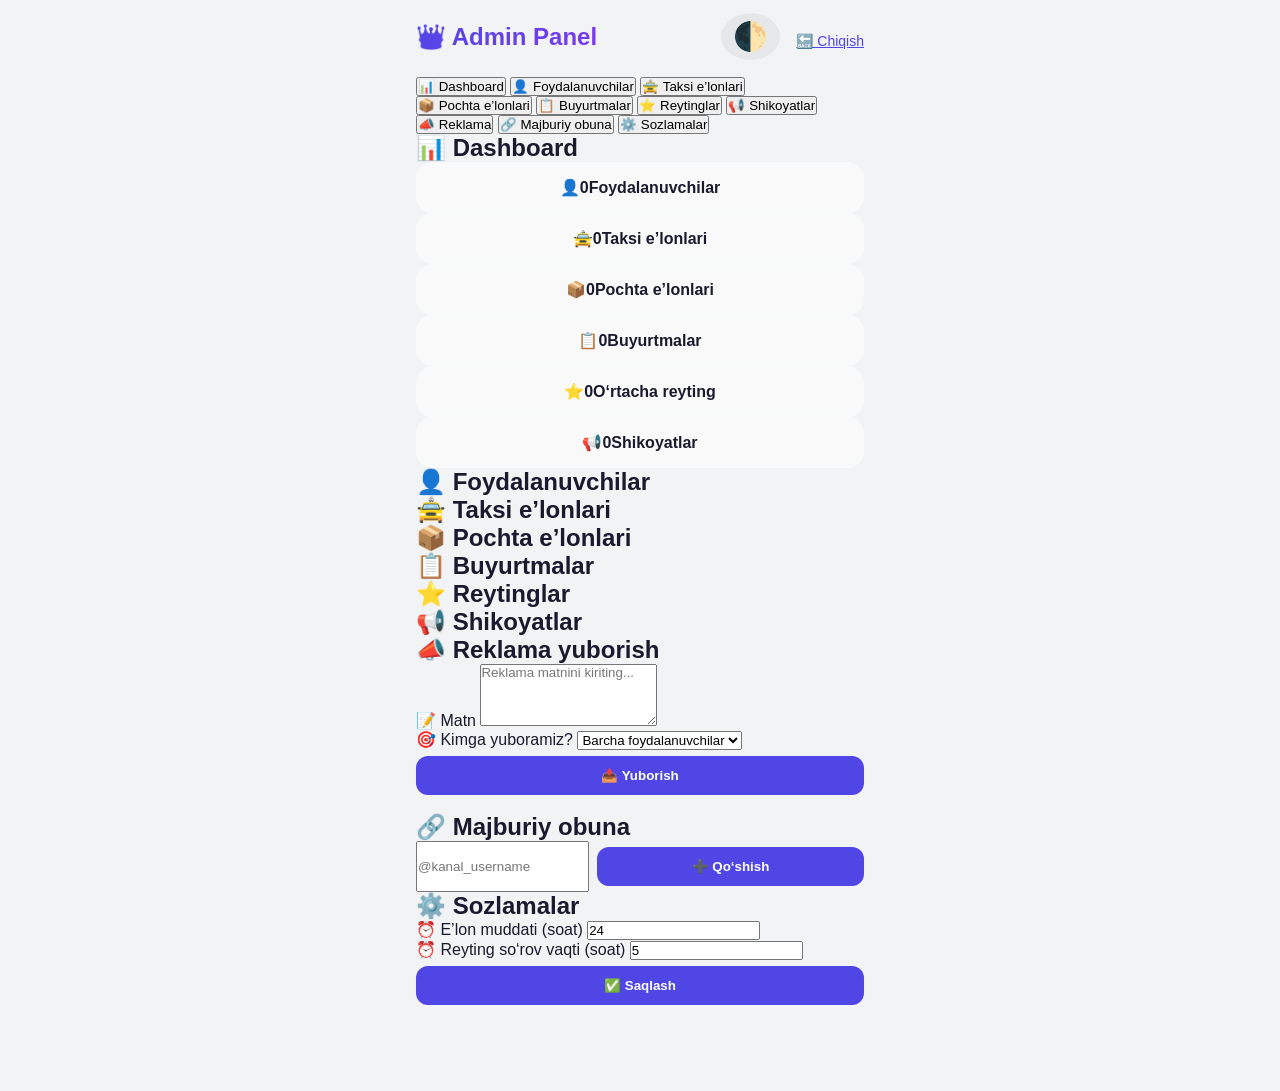
==== static/admin.html @ 8a19664c "Add initial admin panel HTML structure" ====
<!DOCTYPE html>
<html lang="uz">
<head>
    <meta charset="UTF-8">
    <meta name="viewport" content="width=device-width, initial-scale=1.0, maximum-scale=1.0, user-scalable=no">
    <title>Admin Panel</title>
    <link rel="stylesheet" href="/static/style.css">
    <script src="https://telegram.org/js/telegram-web-app.js"></script>
</head>
<body>
    <div id="app">
        <!-- HEADER -->
        <div id="header">
            <h1>👑 Admin Panel</h1>
            <div>
                <span id="theme-toggle">🌓</span>
                <a href="/webapp" style="margin-left:12px; font-size:14px; color:#4f46e5;">🔙 Chiqish</a>
            </div>
        </div>

        <!-- ADMIN MENU -->
        <div id="admin-menu">
            <button class="admin-menu-btn active" data-section="dashboard">📊 Dashboard</button>
            <button class="admin-menu-btn" data-section="users">👤 Foydalanuvchilar</button>
            <button class="admin-menu-btn" data-section="taxi_ads">🚖 Taksi e’lonlari</button>
            <button class="admin-menu-btn" data-section="parcel_ads">📦 Pochta e’lonlari</button>
            <button class="admin-menu-btn" data-section="orders">📋 Buyurtmalar</button>
            <button class="admin-menu-btn" data-section="ratings">⭐ Reytinglar</button>
            <button class="admin-menu-btn" data-section="complaints">📢 Shikoyatlar</button>
            <button class="admin-menu-btn" data-section="broadcast">📣 Reklama</button>
            <button class="admin-menu-btn" data-section="channels">🔗 Majburiy obuna</button>
            <button class="admin-menu-btn" data-section="settings">⚙️ Sozlamalar</button>
        </div>

        <!-- ADMIN CONTENT -->
        <div id="admin-content">
            <!-- Dashboard -->
            <div id="section-dashboard" class="admin-section active">
                <h2>📊 Dashboard</h2>
                <div class="stats-grid">
                    <div class="stat-card"><span class="stat-icon">👤</span><span class="stat-number" id="stat-users">0</span><span class="stat-label">Foydalanuvchilar</span></div>
                    <div class="stat-card"><span class="stat-icon">🚖</span><span class="stat-number" id="stat-taxi">0</span><span class="stat-label">Taksi e’lonlari</span></div>
                    <div class="stat-card"><span class="stat-icon">📦</span><span class="stat-number" id="stat-parcel">0</span><span class="stat-label">Pochta e’lonlari</span></div>
                    <div class="stat-card"><span class="stat-icon">📋</span><span class="stat-number" id="stat-orders">0</span><span class="stat-label">Buyurtmalar</span></div>
                    <div class="stat-card"><span class="stat-icon">⭐</span><span class="stat-number" id="stat-rating">0</span><span class="stat-label">O‘rtacha reyting</span></div>
                    <div class="stat-card"><span class="stat-icon">📢</span><span class="stat-number" id="stat-complaints">0</span><span class="stat-label">Shikoyatlar</span></div>
                </div>
            </div>

            <!-- Users -->
            <div id="section-users" class="admin-section">
                <h2>👤 Foydalanuvchilar</h2>
                <div id="users-list"></div>
            </div>

            <!-- Taxi Ads -->
            <div id="section-taxi_ads" class="admin-section">
                <h2>🚖 Taksi e’lonlari</h2>
                <div id="taxi-ads-list"></div>
            </div>

            <!-- Parcel Ads -->
            <div id="section-parcel_ads" class="admin-section">
                <h2>📦 Pochta e’lonlari</h2>
                <div id="parcel-ads-list"></div>
            </div>

            <!-- Orders -->
            <div id="section-orders" class="admin-section">
                <h2>📋 Buyurtmalar</h2>
                <div id="admin-orders-list"></div>
            </div>

            <!-- Ratings -->
            <div id="section-ratings" class="admin-section">
                <h2>⭐ Reytinglar</h2>
                <div id="ratings-list"></div>
            </div>

            <!-- Complaints -->
            <div id="section-complaints" class="admin-section">
                <h2>📢 Shikoyatlar</h2>
                <div id="complaints-list"></div>
            </div>

            <!-- Broadcast -->
            <div id="section-broadcast" class="admin-section">
                <h2>📣 Reklama yuborish</h2>
                <div class="form-group">
                    <label>📝 Matn</label>
                    <textarea id="broadcast-text" rows="4" placeholder="Reklama matnini kiriting..."></textarea>
                </div>
                <div class="form-group">
                    <label>🎯 Kimga yuboramiz?</label>
                    <select id="broadcast-target">
                        <option value="all">Barcha foydalanuvchilar</option>
                        <option value="drivers">Haydovchilar</option>
                        <option value="passengers">Yo‘lovchilar</option>
                    </select>
                </div>
                <button onclick="sendBroadcast()" class="primary-btn">📤 Yuborish</button>
                <div id="broadcast-result" style="margin-top:12px;"></div>
            </div>

            <!-- Channels -->
            <div id="section-channels" class="admin-section">
                <h2>🔗 Majburiy obuna</h2>
                <div class="form-group" style="display:flex; gap:8px;">
                    <input type="text" id="channel-input" placeholder="@kanal_username" style="flex:1;">
                    <button onclick="addChannel()" class="primary-btn">➕ Qo‘shish</button>
                </div>
                <div id="channels-list"></div>
            </div>

            <!-- Settings -->
            <div id="section-settings" class="admin-section">
                <h2>⚙️ Sozlamalar</h2>
                <div class="form-group">
                    <label>⏰ E’lon muddati (soat)</label>
                    <input type="number" id="setting-expire-hours" value="24">
                </div>
                <div class="form-group">
                    <label>⏰ Reyting so‘rov vaqti (soat)</label>
                    <input type="number" id="setting-rating-hours" value="5">
                </div>
                <button onclick="saveSettings()" class="primary-btn">✅ Saqlash</button>
            </div>
        </div>
    </div>

    <script src="/static/admin.js"></script>
</body>
</html>
---- static/style.css ----
* {
    margin: 0;
    padding: 0;
    box-sizing: border-box;
    font-family: -apple-system, BlinkMacSystemFont, 'Segoe UI', Roboto, sans-serif;
}

body {
    background: #F2F3F5;
    color: #1a1a2e;
    transition: background 0.3s, color 0.3s;
    min-height: 100vh;
}

body.dark {
    background: #111214;
    color: #e0e0e0;
}

#app {
    max-width: 480px;
    margin: 0 auto;
    padding: 20px 16px 80px;
    position: relative;
}

#header {
    display: flex;
    justify-content: space-between;
    align-items: center;
    margin-bottom: 24px;
}

#header h1 {
    font-size: 24px;
    font-weight: 700;
    background: linear-gradient(135deg, #4f46e5, #7c3aed);
    -webkit-background-clip: text;
    -webkit-text-fill-color: transparent;
}

#theme-toggle {
    font-size: 28px;
    cursor: pointer;
    background: rgba(0,0,0,0.05);
    border-radius: 50%;
    padding: 8px 12px;
    transition: 0.3s;
}
body.dark #theme-toggle {
    background: rgba(255,255,255,0.1);
}

.card-grid {
    display: grid;
    grid-template-columns: 1fr 1fr;
    gap: 16px;
}

.card {
    background: rgba(255,255,255,0.9);
    backdrop-filter: blur(4px);
    border-radius: 20px;
    padding: 28px 12px;
    text-align: center;
    box-shadow: 0 4px 12px rgba(0,0,0,0.06);
    transition: transform 0.2s, box-shadow 0.3s;
    border: 1px solid rgba(255,255,255,0.3);
    cursor: pointer;
}
body.dark .card {
    background: rgba(255,255,255,0.08);
    border-color: rgba(255,255,255,0.05);
    box-shadow: 0 4px 12px rgba(0,0,0,0.3);
}
.card:active {
    transform: scale(0.96);
}
.card .icon {
    font-size: 44px;
    display: block;
    margin-bottom: 8px;
}
.card .label {
    font-size: 16px;
    font-weight: 600;
}

#bottom-nav {
    position: fixed;
    bottom: 16px;
    left: 50%;
    transform: translateX(-50%);
    width: calc(100% - 32px);
    max-width: 480px;
    background: rgba(255,255,255,0.9);
    backdrop-filter: blur(12px);
    display: flex;
    justify-content: space-around;
    padding: 10px 0;
    border-radius: 30px;
    box-shadow: 0 4px 16px rgba(0,0,0,0.08);
    border: 1px solid rgba(255,255,255,0.2);
}
body.dark #bottom-nav {
    background: rgba(0,0,0,0.8);
    border-color: rgba(255,255,255,0.05);
}

.nav-btn {
    background: transparent;
    border: none;
    font-size: 18px;
    padding: 8px 14px;
    border-radius: 20px;
    transition: background 0.3s;
    color: inherit;
    font-weight: 500;
}
.nav-btn.active {
    background: rgba(79, 70, 229, 0.15);
    color: #4f46e5;
}
body.dark .nav-btn.active {
    background: rgba(79, 70, 229, 0.25);
    color: #818cf8;
}

.page {
    display: none;
    animation: fade 0.25s ease;
}
.page.active {
    display: block;
}
@keyframes fade {
    from { opacity: 0; transform: translateY(10px); }
    to { opacity: 1; transform: translateY(0); }
}

/* Profil */
#profile-content {
    background: rgba(255,255,255,0.5);
    backdrop-filter: blur(4px);
    border-radius: 20px;
    padding: 20px;
    margin-top: 16px;
}
body.dark #profile-content {
    background: rgba(255,255,255,0.05);
}
#profile-content p {
    padding: 8px 0;
    border-bottom: 1px solid rgba(0,0,0,0.05);
}
body.dark #profile-content p {
    border-bottom-color: rgba(255,255,255,0.05);
}
#profile-content button {
    margin-top: 16px;
    padding: 12px 24px;
    border: none;
    border-radius: 12px;
    background: #4f46e5;
    color: #fff;
    font-size: 16px;
    font-weight: 600;
    cursor: pointer;
    width: 100%;
}

/* E'lon va buyurtma kartalari */
.ad-item, .order-item {
    background: rgba(255,255,255,0.5);
    backdrop-filter: blur(4px);
    border-radius: 16px;
    padding: 16px;
    margin-bottom: 12px;
}
body.dark .ad-item, .order-item {
    background: rgba(255,255,255,0.05);
}
.ad-item button, .order-item button {
    margin-top: 12px;
    padding: 10px 20px;
    border: none;
    border-radius: 10px;
    background: #4f46e5;
    color: #fff;
    font-weight: 600;
    cursor: pointer;
    width: 100%;
}
.ad-item .small-btn {
    background: #10b981;
    margin-top: 6px;
}

/* Tabs and filters */
.tab-btn, .filter-btn {
    padding: 6px 14px;
    border-radius: 20px;
    border: 1px solid rgba(0,0,0,0.1);
    background: transparent;
    font-weight: 500;
    cursor: pointer;
    color: inherit;
}
.tab-btn.active, .filter-btn.active {
    background: #4f46e5;
    color: #fff;
    border-color: #4f46e5;
}
body.dark .tab-btn, .filter-btn {
    border-color: rgba(255,255,255,0.1);
}

/* Forma sahifasi */
#form-body input, #form-body select, #form-body textarea {
    width: 100%;
    padding: 12px;
    border-radius: 12px;
    border: 1px solid rgba(0,0,0,0.1);
    background: rgba(255,255,255,0.7);
    color: inherit;
    font-size: 16px;
    margin-bottom: 12px;
}
body.dark #form-body input, 
body.dark #form-body select,
body.dark #form-body textarea {
    background: rgba(255,255,255,0.05);
    border-color: rgba(255,255,255,0.1);
}
#form-body label {
    font-weight: 500;
    display: block;
    margin-bottom: 4px;
}
#form-body .form-group {
    margin-bottom: 16px;
}
#form-body button[type="submit"] {
    width: 100%;
    padding: 14px;
    border: none;
    border-radius: 12px;
    background: #4f46e5;
    color: #fff;
    font-size: 18px;
    font-weight: 600;
    cursor: pointer;
}
.back-btn {
    margin-top: 20px;
    padding: 12px;
    border: none;
    border-radius: 12px;
    background: rgba(0,0,0,0.05);
    color: inherit;
    font-size: 16px;
    cursor: pointer;
    width: 100%;
}
body.dark .back-btn {
    background: rgba(255,255,255,0.05);
}

/* Search results */
.result-item {
    background: rgba(255,255,255,0.5);
    backdrop-filter: blur(4px);
    border-radius: 16px;
    padding: 16px;
    margin-bottom: 12px;
}
body.dark .result-item {
    background: rgba(255,255,255,0.05);
}
.result-item .row {
    display: flex;
    justify-content: space-between;
    padding: 4px 0;
}
.result-item .actions {
    display: flex;
    gap: 8px;
    margin-top: 12px;
}
.result-item .actions button {
    flex: 1;
    padding: 10px;
    border: none;
    border-radius: 10px;
    font-weight: 600;
    cursor: pointer;
}
.result-item .actions .order-btn {
    background: #4f46e5;
    color: #fff;
}
.result-item .actions .parcel-btn {
    background: #10b981;
    color: #fff;
}

/* Admin panel */
.admin-stats {
    display: grid;
    grid-template-columns: 1fr 1fr 1fr;
    gap: 12px;
    margin: 16px 0;
}
.stat-card {
    background: rgba(255,255,255,0.5);
    backdrop-filter: blur(4px);
    border-radius: 16px;
    padding: 16px;
    text-align: center;
    font-weight: 600;
}
body.dark .stat-card {
    background: rgba(255,255,255,0.05);
}
#admin-content button {
    padding: 12px;
    border: none;
    border-radius: 12px;
    background: #4f46e5;
    color: #fff;
    font-weight: 600;
    margin: 6px 0;
    width: 100%;
    cursor: pointer;
}
#admin-data {
    margin-top: 16px;
}
.user-item, .complaint-item {
    background: rgba(255,255,255,0.3);
    backdrop-filter: blur(4px);
    border-radius: 12px;
    padding: 12px;
    margin-bottom: 8px;
}
body.dark .user-item, .complaint-item {
    background: rgba(255,255,255,0.05);
}

/* Profilni alohida tahrirlash */
.profile-edit-item {
    display: flex;
    justify-content: space-between;
    align-items: center;
    padding: 10px 0;
    border-bottom: 1px solid rgba(0,0,0,0.05);
}
.profile-edit-item button {
    padding: 6px 16px;
    border: none;
    border-radius: 8px;
    background: #4f46e5;
    color: #fff;
    cursor: pointer;
}
body.dark .profile-edit-item {
    border-bottom-color: rgba(255,255,255,0.05);
}

/* E'lon kartalarida tugmalar */
.ad-item .actions {
    display: flex;
    gap: 8px;
    margin-top: 12px;
}
.ad-item .actions button {
    flex: 1;
    padding: 10px;
    border: none;
    border-radius: 10px;
    font-weight: 600;
    cursor: pointer;
}
.ad-item .actions .order-btn {
    background: #4f46e5;
    color: #fff;
}
.ad-item .actions .parcel-btn {
    background: #10b981;
    color: #fff;
    }
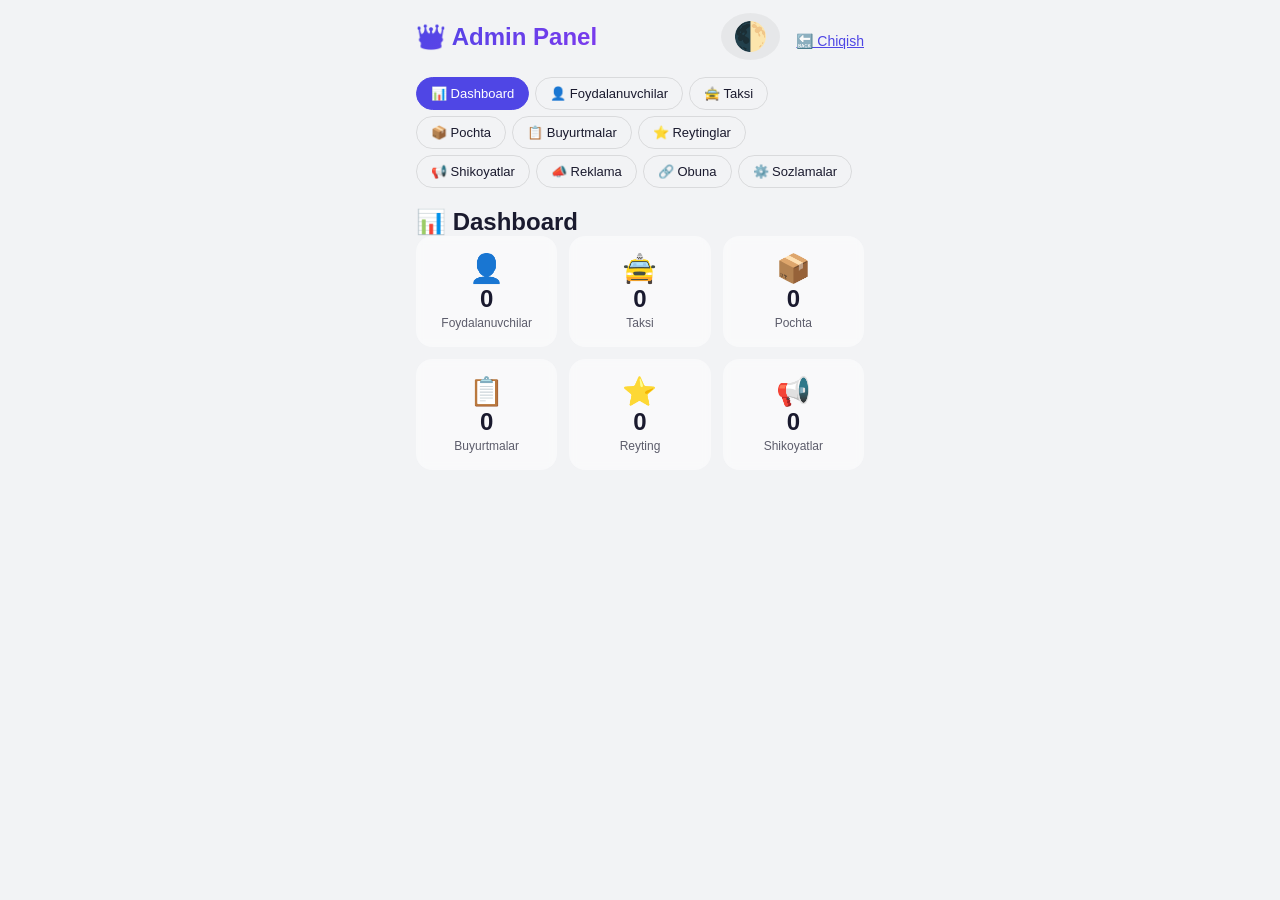
==== commit 8a169647: "Update admin panel layout and content" ====
--- a/static/admin.html
+++ b/static/admin.html
@@ -2,98 +2,65 @@
 <html lang="uz">
 <head>
     <meta charset="UTF-8">
-    <meta name="viewport" content="width=device-width, initial-scale=1.0, maximum-scale=1.0, user-scalable=no">
-    <title>Admin Panel</title>
+    <meta name="viewport" content="width=device-width, initial-scale=1.0">
+    <title>👑 Admin Panel</title>
     <link rel="stylesheet" href="/static/style.css">
     <script src="https://telegram.org/js/telegram-web-app.js"></script>
 </head>
 <body>
     <div id="app">
-        <!-- HEADER -->
         <div id="header">
             <h1>👑 Admin Panel</h1>
             <div>
                 <span id="theme-toggle">🌓</span>
-                <a href="/webapp" style="margin-left:12px; font-size:14px; color:#4f46e5;">🔙 Chiqish</a>
+                <a href="/webapp" style="margin-left:12px;font-size:14px;color:#4f46e5;">🔙 Chiqish</a>
             </div>
         </div>
 
-        <!-- ADMIN MENU -->
         <div id="admin-menu">
             <button class="admin-menu-btn active" data-section="dashboard">📊 Dashboard</button>
             <button class="admin-menu-btn" data-section="users">👤 Foydalanuvchilar</button>
-            <button class="admin-menu-btn" data-section="taxi_ads">🚖 Taksi e’lonlari</button>
-            <button class="admin-menu-btn" data-section="parcel_ads">📦 Pochta e’lonlari</button>
+            <button class="admin-menu-btn" data-section="taxi_ads">🚖 Taksi</button>
+            <button class="admin-menu-btn" data-section="parcel_ads">📦 Pochta</button>
             <button class="admin-menu-btn" data-section="orders">📋 Buyurtmalar</button>
             <button class="admin-menu-btn" data-section="ratings">⭐ Reytinglar</button>
             <button class="admin-menu-btn" data-section="complaints">📢 Shikoyatlar</button>
             <button class="admin-menu-btn" data-section="broadcast">📣 Reklama</button>
-            <button class="admin-menu-btn" data-section="channels">🔗 Majburiy obuna</button>
+            <button class="admin-menu-btn" data-section="channels">🔗 Obuna</button>
             <button class="admin-menu-btn" data-section="settings">⚙️ Sozlamalar</button>
         </div>
 
-        <!-- ADMIN CONTENT -->
         <div id="admin-content">
             <!-- Dashboard -->
             <div id="section-dashboard" class="admin-section active">
                 <h2>📊 Dashboard</h2>
                 <div class="stats-grid">
                     <div class="stat-card"><span class="stat-icon">👤</span><span class="stat-number" id="stat-users">0</span><span class="stat-label">Foydalanuvchilar</span></div>
-                    <div class="stat-card"><span class="stat-icon">🚖</span><span class="stat-number" id="stat-taxi">0</span><span class="stat-label">Taksi e’lonlari</span></div>
-                    <div class="stat-card"><span class="stat-icon">📦</span><span class="stat-number" id="stat-parcel">0</span><span class="stat-label">Pochta e’lonlari</span></div>
+                    <div class="stat-card"><span class="stat-icon">🚖</span><span class="stat-number" id="stat-taxi">0</span><span class="stat-label">Taksi</span></div>
+                    <div class="stat-card"><span class="stat-icon">📦</span><span class="stat-number" id="stat-parcel">0</span><span class="stat-label">Pochta</span></div>
                     <div class="stat-card"><span class="stat-icon">📋</span><span class="stat-number" id="stat-orders">0</span><span class="stat-label">Buyurtmalar</span></div>
-                    <div class="stat-card"><span class="stat-icon">⭐</span><span class="stat-number" id="stat-rating">0</span><span class="stat-label">O‘rtacha reyting</span></div>
+                    <div class="stat-card"><span class="stat-icon">⭐</span><span class="stat-number" id="stat-rating">0</span><span class="stat-label">Reyting</span></div>
                     <div class="stat-card"><span class="stat-icon">📢</span><span class="stat-number" id="stat-complaints">0</span><span class="stat-label">Shikoyatlar</span></div>
                 </div>
             </div>
 
-            <!-- Users -->
-            <div id="section-users" class="admin-section">
-                <h2>👤 Foydalanuvchilar</h2>
-                <div id="users-list"></div>
-            </div>
-
-            <!-- Taxi Ads -->
-            <div id="section-taxi_ads" class="admin-section">
-                <h2>🚖 Taksi e’lonlari</h2>
-                <div id="taxi-ads-list"></div>
-            </div>
-
-            <!-- Parcel Ads -->
-            <div id="section-parcel_ads" class="admin-section">
-                <h2>📦 Pochta e’lonlari</h2>
-                <div id="parcel-ads-list"></div>
-            </div>
-
-            <!-- Orders -->
-            <div id="section-orders" class="admin-section">
-                <h2>📋 Buyurtmalar</h2>
-                <div id="admin-orders-list"></div>
-            </div>
-
-            <!-- Ratings -->
-            <div id="section-ratings" class="admin-section">
-                <h2>⭐ Reytinglar</h2>
-                <div id="ratings-list"></div>
-            </div>
-
-            <!-- Complaints -->
-            <div id="section-complaints" class="admin-section">
-                <h2>📢 Shikoyatlar</h2>
-                <div id="complaints-list"></div>
-            </div>
-
-            <!-- Broadcast -->
+            <div id="section-users" class="admin-section"><h2>👤 Foydalanuvchilar</h2><div id="users-list"></div></div>
+            <div id="section-taxi_ads" class="admin-section"><h2>🚖 Taksi e’lonlari</h2><div id="taxi-ads-list"></div></div>
+            <div id="section-parcel_ads" class="admin-section"><h2>📦 Pochta e’lonlari</h2><div id="parcel-ads-list"></div></div>
+            <div id="section-orders" class="admin-section"><h2>📋 Buyurtmalar</h2><div id="admin-orders-list"></div></div>
+            <div id="section-ratings" class="admin-section"><h2>⭐ Reytinglar</h2><div id="ratings-list"></div></div>
+            <div id="section-complaints" class="admin-section"><h2>📢 Shikoyatlar</h2><div id="complaints-list"></div></div>
+            
             <div id="section-broadcast" class="admin-section">
-                <h2>📣 Reklama yuborish</h2>
+                <h2>📣 Reklama</h2>
                 <div class="form-group">
                     <label>📝 Matn</label>
-                    <textarea id="broadcast-text" rows="4" placeholder="Reklama matnini kiriting..."></textarea>
+                    <textarea id="broadcast-text" rows="4" placeholder="Reklama matni..."></textarea>
                 </div>
                 <div class="form-group">
-                    <label>🎯 Kimga yuboramiz?</label>
+                    <label>🎯 Kimga</label>
                     <select id="broadcast-target">
-                        <option value="all">Barcha foydalanuvchilar</option>
+                        <option value="all">Barcha</option>
                         <option value="drivers">Haydovchilar</option>
                         <option value="passengers">Yo‘lovchilar</option>
                     </select>
@@ -102,17 +69,15 @@
                 <div id="broadcast-result" style="margin-top:12px;"></div>
             </div>
 
-            <!-- Channels -->
             <div id="section-channels" class="admin-section">
                 <h2>🔗 Majburiy obuna</h2>
-                <div class="form-group" style="display:flex; gap:8px;">
-                    <input type="text" id="channel-input" placeholder="@kanal_username" style="flex:1;">
-                    <button onclick="addChannel()" class="primary-btn">➕ Qo‘shish</button>
+                <div style="display:flex;gap:8px;margin-bottom:12px;">
+                    <input type="text" id="channel-input" placeholder="@kanal" style="flex:1;padding:10px;border-radius:10px;border:1px solid #ddd;">
+                    <button onclick="addChannel()" class="primary-btn" style="width:auto;padding:10px 20px;">➕</button>
                 </div>
                 <div id="channels-list"></div>
             </div>
 
-            <!-- Settings -->
             <div id="section-settings" class="admin-section">
                 <h2>⚙️ Sozlamalar</h2>
                 <div class="form-group">
@@ -120,7 +85,7 @@
                     <input type="number" id="setting-expire-hours" value="24">
                 </div>
                 <div class="form-group">
-                    <label>⏰ Reyting so‘rov vaqti (soat)</label>
+                    <label>⏰ Reyting vaqti (soat)</label>
                     <input type="number" id="setting-rating-hours" value="5">
                 </div>
                 <button onclick="saveSettings()" class="primary-btn">✅ Saqlash</button>
@@ -128,6 +93,27 @@
         </div>
     </div>
 
+    <script>
+        // ===== ADMIN TEKSHIRUVI =====
+        (async function() {
+            const tg = window.Telegram.WebApp;
+            const user = tg.initDataUnsafe?.user;
+            if (!user) {
+                window.location.href = '/webapp';
+                return;
+            }
+            try {
+                const res = await fetch(`/api/admin/check?telegram_id=${user.id}`);
+                const data = await res.json();
+                if (!data.is_admin) {
+                    alert('❌ Siz admin emassiz!');
+                    window.location.href = '/webapp';
+                }
+            } catch (e) {
+                window.location.href = '/webapp';
+            }
+        })();
+    </script>
     <script src="/static/admin.js"></script>
 </body>
 </html>
--- a/static/style.css
+++ b/static/style.css
@@ -1,3 +1,4 @@
+/* ===== RESET ===== */
 * {
     margin: 0;
     padding: 0;
@@ -5,18 +6,19 @@
     font-family: -apple-system, BlinkMacSystemFont, 'Segoe UI', Roboto, sans-serif;
 }
 
+/* ===== BODY ===== */
 body {
     background: #F2F3F5;
     color: #1a1a2e;
     transition: background 0.3s, color 0.3s;
     min-height: 100vh;
 }
-
 body.dark {
     background: #111214;
     color: #e0e0e0;
 }
 
+/* ===== APP ===== */
 #app {
     max-width: 480px;
     margin: 0 auto;
@@ -24,13 +26,13 @@
     position: relative;
 }
 
+/* ===== HEADER ===== */
 #header {
     display: flex;
     justify-content: space-between;
     align-items: center;
     margin-bottom: 24px;
 }
-
 #header h1 {
     font-size: 24px;
     font-weight: 700;
@@ -38,7 +40,6 @@
     -webkit-background-clip: text;
     -webkit-text-fill-color: transparent;
 }
-
 #theme-toggle {
     font-size: 28px;
     cursor: pointer;
@@ -51,17 +52,17 @@
     background: rgba(255,255,255,0.1);
 }
 
+/* ===== KARTALAR ===== */
 .card-grid {
     display: grid;
-    grid-template-columns: 1fr 1fr;
-    gap: 16px;
-}
-
+    grid-template-columns: 1fr 1fr 1fr;
+    gap: 14px;
+}
 .card {
     background: rgba(255,255,255,0.9);
     backdrop-filter: blur(4px);
     border-radius: 20px;
-    padding: 28px 12px;
+    padding: 24px 12px;
     text-align: center;
     box-shadow: 0 4px 12px rgba(0,0,0,0.06);
     transition: transform 0.2s, box-shadow 0.3s;
@@ -73,19 +74,11 @@
     border-color: rgba(255,255,255,0.05);
     box-shadow: 0 4px 12px rgba(0,0,0,0.3);
 }
-.card:active {
-    transform: scale(0.96);
-}
-.card .icon {
-    font-size: 44px;
-    display: block;
-    margin-bottom: 8px;
-}
-.card .label {
-    font-size: 16px;
-    font-weight: 600;
-}
-
+.card:active { transform: scale(0.96); }
+.card .icon { font-size: 40px; display: block; margin-bottom: 8px; }
+.card .label { font-size: 14px; font-weight: 600; }
+
+/* ===== BOTTOM NAV ===== */
 #bottom-nav {
     position: fixed;
     bottom: 16px;
@@ -106,11 +99,10 @@
     background: rgba(0,0,0,0.8);
     border-color: rgba(255,255,255,0.05);
 }
-
 .nav-btn {
     background: transparent;
     border: none;
-    font-size: 18px;
+    font-size: 16px;
     padding: 8px 14px;
     border-radius: 20px;
     transition: background 0.3s;
@@ -126,168 +118,132 @@
     color: #818cf8;
 }
 
-.page {
-    display: none;
-    animation: fade 0.25s ease;
-}
-.page.active {
-    display: block;
-}
+/* ===== SAHIFALAR ===== */
+.page { display: none; animation: fade 0.25s ease; }
+.page.active { display: block; }
 @keyframes fade {
     from { opacity: 0; transform: translateY(10px); }
     to { opacity: 1; transform: translateY(0); }
 }
 
-/* Profil */
-#profile-content {
-    background: rgba(255,255,255,0.5);
-    backdrop-filter: blur(4px);
-    border-radius: 20px;
-    padding: 20px;
-    margin-top: 16px;
-}
-body.dark #profile-content {
-    background: rgba(255,255,255,0.05);
-}
-#profile-content p {
-    padding: 8px 0;
-    border-bottom: 1px solid rgba(0,0,0,0.05);
-}
-body.dark #profile-content p {
-    border-bottom-color: rgba(255,255,255,0.05);
-}
-#profile-content button {
-    margin-top: 16px;
-    padding: 12px 24px;
-    border: none;
-    border-radius: 12px;
-    background: #4f46e5;
-    color: #fff;
+/* ===== FORMA ===== */
+.form-group { margin-bottom: 16px; }
+.form-group label { font-weight: 500; display: block; margin-bottom: 4px; }
+.form-group input, .form-group select, .form-group textarea {
+    width: 100%;
+    padding: 12px;
+    border-radius: 12px;
+    border: 1px solid rgba(0,0,0,0.1);
+    background: rgba(255,255,255,0.7);
+    color: inherit;
     font-size: 16px;
+}
+body.dark .form-group input, 
+body.dark .form-group select,
+body.dark .form-group textarea {
+    background: rgba(255,255,255,0.05);
+    border-color: rgba(255,255,255,0.1);
+}
+.primary-btn {
+    width: 100%;
+    padding: 14px;
+    border: none;
+    border-radius: 12px;
+    background: #4f46e5;
+    color: #fff;
+    font-size: 18px;
     font-weight: 600;
     cursor: pointer;
+}
+.back-btn {
+    margin-top: 20px;
+    padding: 12px;
+    border: none;
+    border-radius: 12px;
+    background: rgba(0,0,0,0.05);
+    color: inherit;
+    font-size: 16px;
+    cursor: pointer;
     width: 100%;
 }
-
-/* E'lon va buyurtma kartalari */
-.ad-item, .order-item {
+body.dark .back-btn { background: rgba(255,255,255,0.05); }
+
+/* ===== TELEFON INPUT ===== */
+.phone-input {
+    display: flex;
+    align-items: center;
+    border: 1px solid rgba(0,0,0,0.1);
+    border-radius: 12px;
+    overflow: hidden;
+    background: rgba(255,255,255,0.7);
+}
+body.dark .phone-input {
+    background: rgba(255,255,255,0.05);
+    border-color: rgba(255,255,255,0.1);
+}
+.phone-prefix {
+    padding: 12px 12px 12px 16px;
+    background: rgba(79, 70, 229, 0.1);
+    font-weight: 600;
+    color: #4f46e5;
+}
+.phone-input input {
+    flex: 1;
+    padding: 12px 16px;
+    border: none;
+    background: transparent;
+    color: inherit;
+    font-size: 16px;
+    outline: none;
+}
+
+/* ===== TAB / FILTER ===== */
+.tab-bar, .filter-bar {
+    display: flex;
+    gap: 8px;
+    margin-bottom: 12px;
+    flex-wrap: wrap;
+}
+.tab-btn, .filter-btn {
+    padding: 6px 14px;
+    border-radius: 20px;
+    border: 1px solid rgba(0,0,0,0.1);
+    background: transparent;
+    font-weight: 500;
+    cursor: pointer;
+    color: inherit;
+}
+.tab-btn.active, .filter-btn.active {
+    background: #4f46e5;
+    color: #fff;
+    border-color: #4f46e5;
+}
+body.dark .tab-btn, .filter-btn {
+    border-color: rgba(255,255,255,0.1);
+}
+
+/* ===== ELON / BUYURTMA KARTALARI ===== */
+.ad-item, .order-item, .result-item {
     background: rgba(255,255,255,0.5);
     backdrop-filter: blur(4px);
     border-radius: 16px;
     padding: 16px;
     margin-bottom: 12px;
 }
-body.dark .ad-item, .order-item {
-    background: rgba(255,255,255,0.05);
-}
-.ad-item button, .order-item button {
-    margin-top: 12px;
-    padding: 10px 20px;
-    border: none;
-    border-radius: 10px;
-    background: #4f46e5;
-    color: #fff;
-    font-weight: 600;
-    cursor: pointer;
-    width: 100%;
-}
-.ad-item .small-btn {
-    background: #10b981;
-    margin-top: 6px;
-}
-
-/* Tabs and filters */
-.tab-btn, .filter-btn {
-    padding: 6px 14px;
-    border-radius: 20px;
-    border: 1px solid rgba(0,0,0,0.1);
-    background: transparent;
-    font-weight: 500;
-    cursor: pointer;
-    color: inherit;
-}
-.tab-btn.active, .filter-btn.active {
-    background: #4f46e5;
-    color: #fff;
-    border-color: #4f46e5;
-}
-body.dark .tab-btn, .filter-btn {
-    border-color: rgba(255,255,255,0.1);
-}
-
-/* Forma sahifasi */
-#form-body input, #form-body select, #form-body textarea {
-    width: 100%;
-    padding: 12px;
-    border-radius: 12px;
-    border: 1px solid rgba(0,0,0,0.1);
-    background: rgba(255,255,255,0.7);
-    color: inherit;
-    font-size: 16px;
-    margin-bottom: 12px;
-}
-body.dark #form-body input, 
-body.dark #form-body select,
-body.dark #form-body textarea {
-    background: rgba(255,255,255,0.05);
-    border-color: rgba(255,255,255,0.1);
-}
-#form-body label {
-    font-weight: 500;
-    display: block;
-    margin-bottom: 4px;
-}
-#form-body .form-group {
-    margin-bottom: 16px;
-}
-#form-body button[type="submit"] {
-    width: 100%;
-    padding: 14px;
-    border: none;
-    border-radius: 12px;
-    background: #4f46e5;
-    color: #fff;
-    font-size: 18px;
-    font-weight: 600;
-    cursor: pointer;
-}
-.back-btn {
-    margin-top: 20px;
-    padding: 12px;
-    border: none;
-    border-radius: 12px;
-    background: rgba(0,0,0,0.05);
-    color: inherit;
-    font-size: 16px;
-    cursor: pointer;
-    width: 100%;
-}
-body.dark .back-btn {
-    background: rgba(255,255,255,0.05);
-}
-
-/* Search results */
-.result-item {
-    background: rgba(255,255,255,0.5);
-    backdrop-filter: blur(4px);
-    border-radius: 16px;
-    padding: 16px;
-    margin-bottom: 12px;
-}
-body.dark .result-item {
-    background: rgba(255,255,255,0.05);
-}
-.result-item .row {
+body.dark .ad-item, .order-item, .result-item {
+    background: rgba(255,255,255,0.05);
+}
+.ad-item .row, .result-item .row {
     display: flex;
     justify-content: space-between;
     padding: 4px 0;
 }
-.result-item .actions {
+.ad-item .actions, .result-item .actions {
     display: flex;
     gap: 8px;
     margin-top: 12px;
 }
-.result-item .actions button {
+.ad-item .actions button, .result-item .actions button {
     flex: 1;
     padding: 10px;
     border: none;
@@ -295,21 +251,96 @@
     font-weight: 600;
     cursor: pointer;
 }
-.result-item .actions .order-btn {
-    background: #4f46e5;
-    color: #fff;
-}
-.result-item .actions .parcel-btn {
-    background: #10b981;
-    color: #fff;
-}
-
-/* Admin panel */
-.admin-stats {
+.order-btn { background: #4f46e5; color: #fff; }
+.parcel-btn { background: #10b981; color: #fff; }
+.call-btn { background: #10b981; color: #fff; }
+.copy-btn { background: #4f46e5; color: #fff; }
+
+/* ===== PROFIL ===== */
+.profile-item {
+    display: flex;
+    justify-content: space-between;
+    align-items: center;
+    padding: 12px 0;
+    border-bottom: 1px solid rgba(0,0,0,0.05);
+}
+body.dark .profile-item {
+    border-bottom-color: rgba(255,255,255,0.05);
+}
+.profile-item button {
+    padding: 4px 12px;
+    border: none;
+    border-radius: 8px;
+    background: #4f46e5;
+    color: #fff;
+    cursor: pointer;
+}
+.profile-actions {
+    display: flex;
+    gap: 8px;
+    margin: 16px 0;
+}
+.profile-actions button {
+    flex: 1;
+    padding: 12px;
+    border: none;
+    border-radius: 12px;
+    background: #4f46e5;
+    color: #fff;
+    font-weight: 600;
+    cursor: pointer;
+}
+.my-ad-item {
+    background: rgba(255,255,255,0.3);
+    border-radius: 12px;
+    padding: 12px;
+    margin-bottom: 8px;
+}
+body.dark .my-ad-item {
+    background: rgba(255,255,255,0.05);
+}
+.my-ad-item button {
+    margin-top: 8px;
+    padding: 6px 16px;
+    border: none;
+    border-radius: 8px;
+    background: #ef4444;
+    color: #fff;
+    cursor: pointer;
+}
+
+/* ===== ADMIN PANEL ===== */
+#admin-menu {
+    display: flex;
+    flex-wrap: wrap;
+    gap: 6px;
+    margin-bottom: 20px;
+}
+.admin-menu-btn {
+    padding: 8px 14px;
+    border: 1px solid rgba(0,0,0,0.1);
+    border-radius: 20px;
+    background: transparent;
+    cursor: pointer;
+    color: inherit;
+    font-size: 13px;
+}
+.admin-menu-btn.active {
+    background: #4f46e5;
+    color: #fff;
+    border-color: #4f46e5;
+}
+body.dark .admin-menu-btn {
+    border-color: rgba(255,255,255,0.1);
+}
+
+.admin-section { display: none; }
+.admin-section.active { display: block; }
+
+.stats-grid {
     display: grid;
     grid-template-columns: 1fr 1fr 1fr;
     gap: 12px;
-    margin: 16px 0;
 }
 .stat-card {
     background: rgba(255,255,255,0.5);
@@ -317,75 +348,45 @@
     border-radius: 16px;
     padding: 16px;
     text-align: center;
-    font-weight: 600;
 }
 body.dark .stat-card {
     background: rgba(255,255,255,0.05);
 }
-#admin-content button {
-    padding: 12px;
-    border: none;
-    border-radius: 12px;
-    background: #4f46e5;
-    color: #fff;
-    font-weight: 600;
-    margin: 6px 0;
+.stat-icon { font-size: 28px; display: block; }
+.stat-number { font-size: 24px; font-weight: 700; display: block; }
+.stat-label { font-size: 12px; opacity: 0.7; }
+
+.admin-table {
     width: 100%;
-    cursor: pointer;
-}
-#admin-data {
-    margin-top: 16px;
-}
-.user-item, .complaint-item {
-    background: rgba(255,255,255,0.3);
-    backdrop-filter: blur(4px);
-    border-radius: 12px;
-    padding: 12px;
-    margin-bottom: 8px;
-}
-body.dark .user-item, .complaint-item {
-    background: rgba(255,255,255,0.05);
-}
-
-/* Profilni alohida tahrirlash */
-.profile-edit-item {
-    display: flex;
-    justify-content: space-between;
+    border-collapse: collapse;
+    font-size: 13px;
+}
+.admin-table th, .admin-table td {
+    padding: 8px 10px;
+    border-bottom: 1px solid rgba(0,0,0,0.05);
+    text-align: left;
+}
+body.dark .admin-table th, .admin-table td {
+    border-bottom-color: rgba(255,255,255,0.05);
+}
+
+/* ===== MODAL ===== */
+.modal-overlay {
+    position: fixed;
+    top: 0; left: 0; right: 0; bottom: 0;
+    background: rgba(0,0,0,0.5);
+    display: flex;
     align-items: center;
-    padding: 10px 0;
-    border-bottom: 1px solid rgba(0,0,0,0.05);
-}
-.profile-edit-item button {
-    padding: 6px 16px;
-    border: none;
-    border-radius: 8px;
-    background: #4f46e5;
-    color: #fff;
-    cursor: pointer;
-}
-body.dark .profile-edit-item {
-    border-bottom-color: rgba(255,255,255,0.05);
-}
-
-/* E'lon kartalarida tugmalar */
-.ad-item .actions {
-    display: flex;
-    gap: 8px;
-    margin-top: 12px;
-}
-.ad-item .actions button {
-    flex: 1;
-    padding: 10px;
-    border: none;
-    border-radius: 10px;
-    font-weight: 600;
-    cursor: pointer;
-}
-.ad-item .actions .order-btn {
-    background: #4f46e5;
-    color: #fff;
-}
-.ad-item .actions .parcel-btn {
-    background: #10b981;
-    color: #fff;
-    }
+    justify-content: center;
+    z-index: 1000;
+}
+.modal-content {
+    max-width: 400px;
+    width: 90%;
+    background: #fff;
+    border-radius: 20px;
+    padding: 24px;
+}
+body.dark .modal-content {
+    background: #1a1a2e;
+}
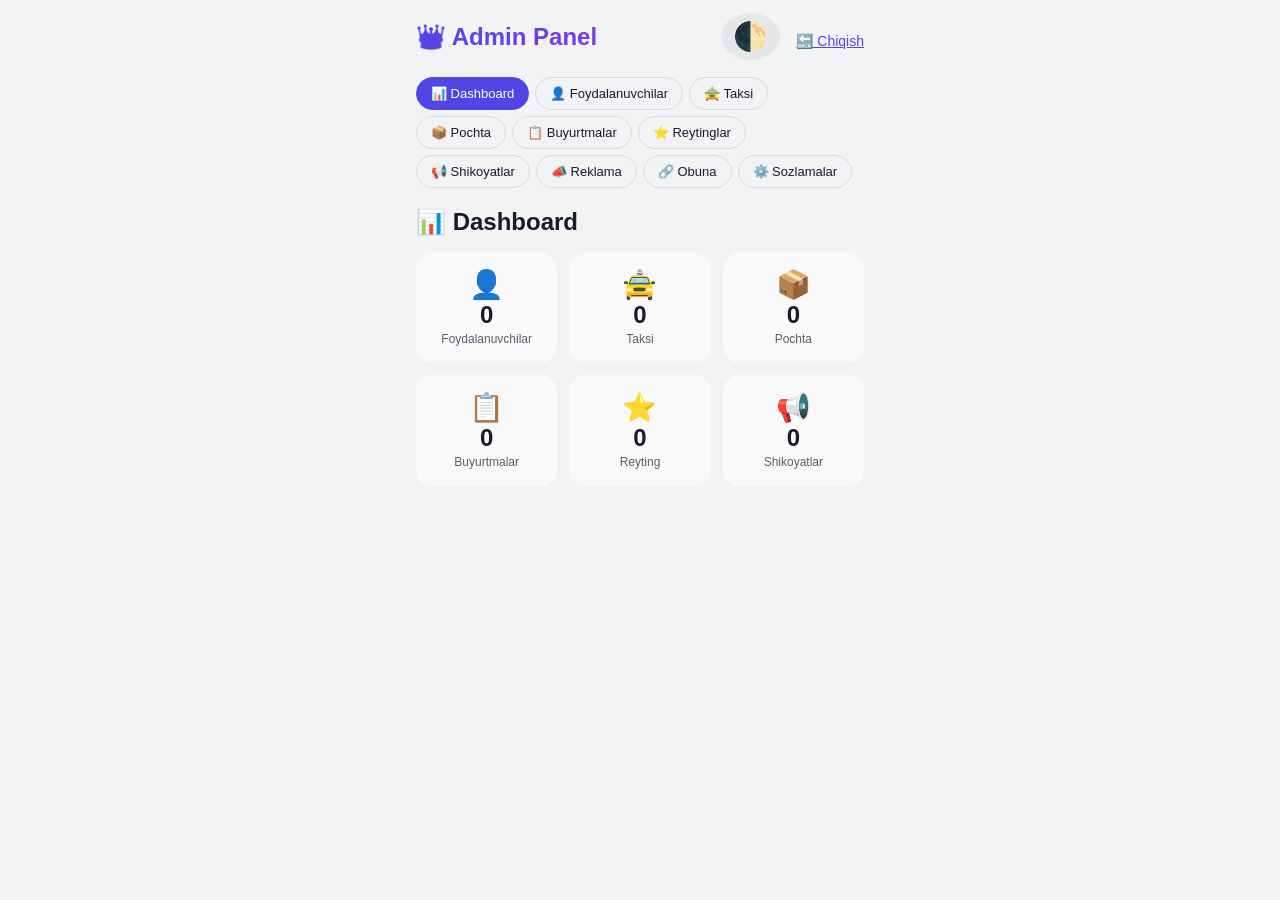
==== commit 3cf0ee3c: "Update admin.html" ====
--- a/static/admin.html
+++ b/static/admin.html
@@ -6,6 +6,28 @@
     <title>👑 Admin Panel</title>
     <link rel="stylesheet" href="/static/style.css">
     <script src="https://telegram.org/js/telegram-web-app.js"></script>
+    <style>
+        .admin-section { display: none; }
+        .admin-section.active { display: block; }
+        .stats-grid { display: grid; grid-template-columns: 1fr 1fr 1fr; gap: 12px; margin: 16px 0; }
+        .stat-card { background: rgba(255,255,255,0.5); backdrop-filter: blur(4px); border-radius: 16px; padding: 16px; text-align: center; }
+        body.dark .stat-card { background: rgba(255,255,255,0.05); }
+        .stat-icon { font-size: 28px; display: block; }
+        .stat-number { font-size: 24px; font-weight: 700; display: block; }
+        .stat-label { font-size: 12px; opacity: 0.7; }
+        #admin-menu { display: flex; flex-wrap: wrap; gap: 6px; margin-bottom: 20px; }
+        .admin-menu-btn { padding: 8px 14px; border: 1px solid rgba(0,0,0,0.1); border-radius: 20px; background: transparent; cursor: pointer; color: inherit; font-size: 13px; }
+        .admin-menu-btn.active { background: #4f46e5; color: #fff; border-color: #4f46e5; }
+        body.dark .admin-menu-btn { border-color: rgba(255,255,255,0.1); }
+        .admin-table { width: 100%; border-collapse: collapse; font-size: 13px; }
+        .admin-table th, .admin-table td { padding: 8px 10px; border-bottom: 1px solid rgba(0,0,0,0.05); text-align: left; }
+        body.dark .admin-table th, .admin-table td { border-bottom-color: rgba(255,255,255,0.05); }
+        .admin-table button { padding: 4px 10px; border: none; border-radius: 6px; color: #fff; cursor: pointer; }
+        .btn-green { background: #10b981; }
+        .btn-red { background: #ef4444; }
+        .btn-blue { background: #4f46e5; }
+        .btn-yellow { background: #f59e0b; }
+    </style>
 </head>
 <body>
     <div id="app">
@@ -52,14 +74,14 @@
             <div id="section-complaints" class="admin-section"><h2>📢 Shikoyatlar</h2><div id="complaints-list"></div></div>
             
             <div id="section-broadcast" class="admin-section">
-                <h2>📣 Reklama</h2>
+                <h2>📣 Reklama yuborish</h2>
                 <div class="form-group">
                     <label>📝 Matn</label>
-                    <textarea id="broadcast-text" rows="4" placeholder="Reklama matni..."></textarea>
+                    <textarea id="broadcast-text" rows="4" placeholder="Reklama matni..." style="width:100%;padding:12px;border-radius:12px;border:1px solid #ddd;background:rgba(255,255,255,0.7);color:inherit;"></textarea>
                 </div>
                 <div class="form-group">
                     <label>🎯 Kimga</label>
-                    <select id="broadcast-target">
+                    <select id="broadcast-target" style="width:100%;padding:12px;border-radius:12px;border:1px solid #ddd;background:rgba(255,255,255,0.7);color:inherit;">
                         <option value="all">Barcha</option>
                         <option value="drivers">Haydovchilar</option>
                         <option value="passengers">Yo‘lovchilar</option>
@@ -72,8 +94,8 @@
             <div id="section-channels" class="admin-section">
                 <h2>🔗 Majburiy obuna</h2>
                 <div style="display:flex;gap:8px;margin-bottom:12px;">
-                    <input type="text" id="channel-input" placeholder="@kanal" style="flex:1;padding:10px;border-radius:10px;border:1px solid #ddd;">
-                    <button onclick="addChannel()" class="primary-btn" style="width:auto;padding:10px 20px;">➕</button>
+                    <input type="text" id="channel-input" placeholder="@kanal_username" style="flex:1;padding:10px;border-radius:10px;border:1px solid #ddd;background:rgba(255,255,255,0.7);color:inherit;">
+                    <button onclick="addChannel()" class="primary-btn" style="width:auto;padding:10px 20px;">➕ Qo‘shish</button>
                 </div>
                 <div id="channels-list"></div>
             </div>
@@ -82,11 +104,18 @@
                 <h2>⚙️ Sozlamalar</h2>
                 <div class="form-group">
                     <label>⏰ E’lon muddati (soat)</label>
-                    <input type="number" id="setting-expire-hours" value="24">
+                    <input type="number" id="setting-expire-hours" value="24" style="width:100%;padding:12px;border-radius:12px;border:1px solid #ddd;background:rgba(255,255,255,0.7);color:inherit;">
                 </div>
                 <div class="form-group">
                     <label>⏰ Reyting vaqti (soat)</label>
-                    <input type="number" id="setting-rating-hours" value="5">
+                    <input type="number" id="setting-rating-hours" value="5" style="width:100%;padding:12px;border-radius:12px;border:1px solid #ddd;background:rgba(255,255,255,0.7);color:inherit;">
+                </div>
+                <div class="form-group">
+                    <label>🖼️ Bosh sahifa banner (3:4 nisbat)</label>
+                    <input type="file" id="banner-file" accept="image/*" style="width:100%;padding:12px;border-radius:12px;border:1px solid #ddd;background:rgba(255,255,255,0.7);color:inherit;">
+                    <button onclick="uploadBanner()" class="primary-btn" style="margin-top:8px;">📤 Yuklash</button>
+                    <div id="banner-preview" style="margin-top:8px;"></div>
+                    <button onclick="deleteBanner()" style="margin-top:8px; padding:8px 16px; border:none; border-radius:8px; background:#ef4444; color:#fff; cursor:pointer;">❌ O‘chirish</button>
                 </div>
                 <button onclick="saveSettings()" class="primary-btn">✅ Saqlash</button>
             </div>
